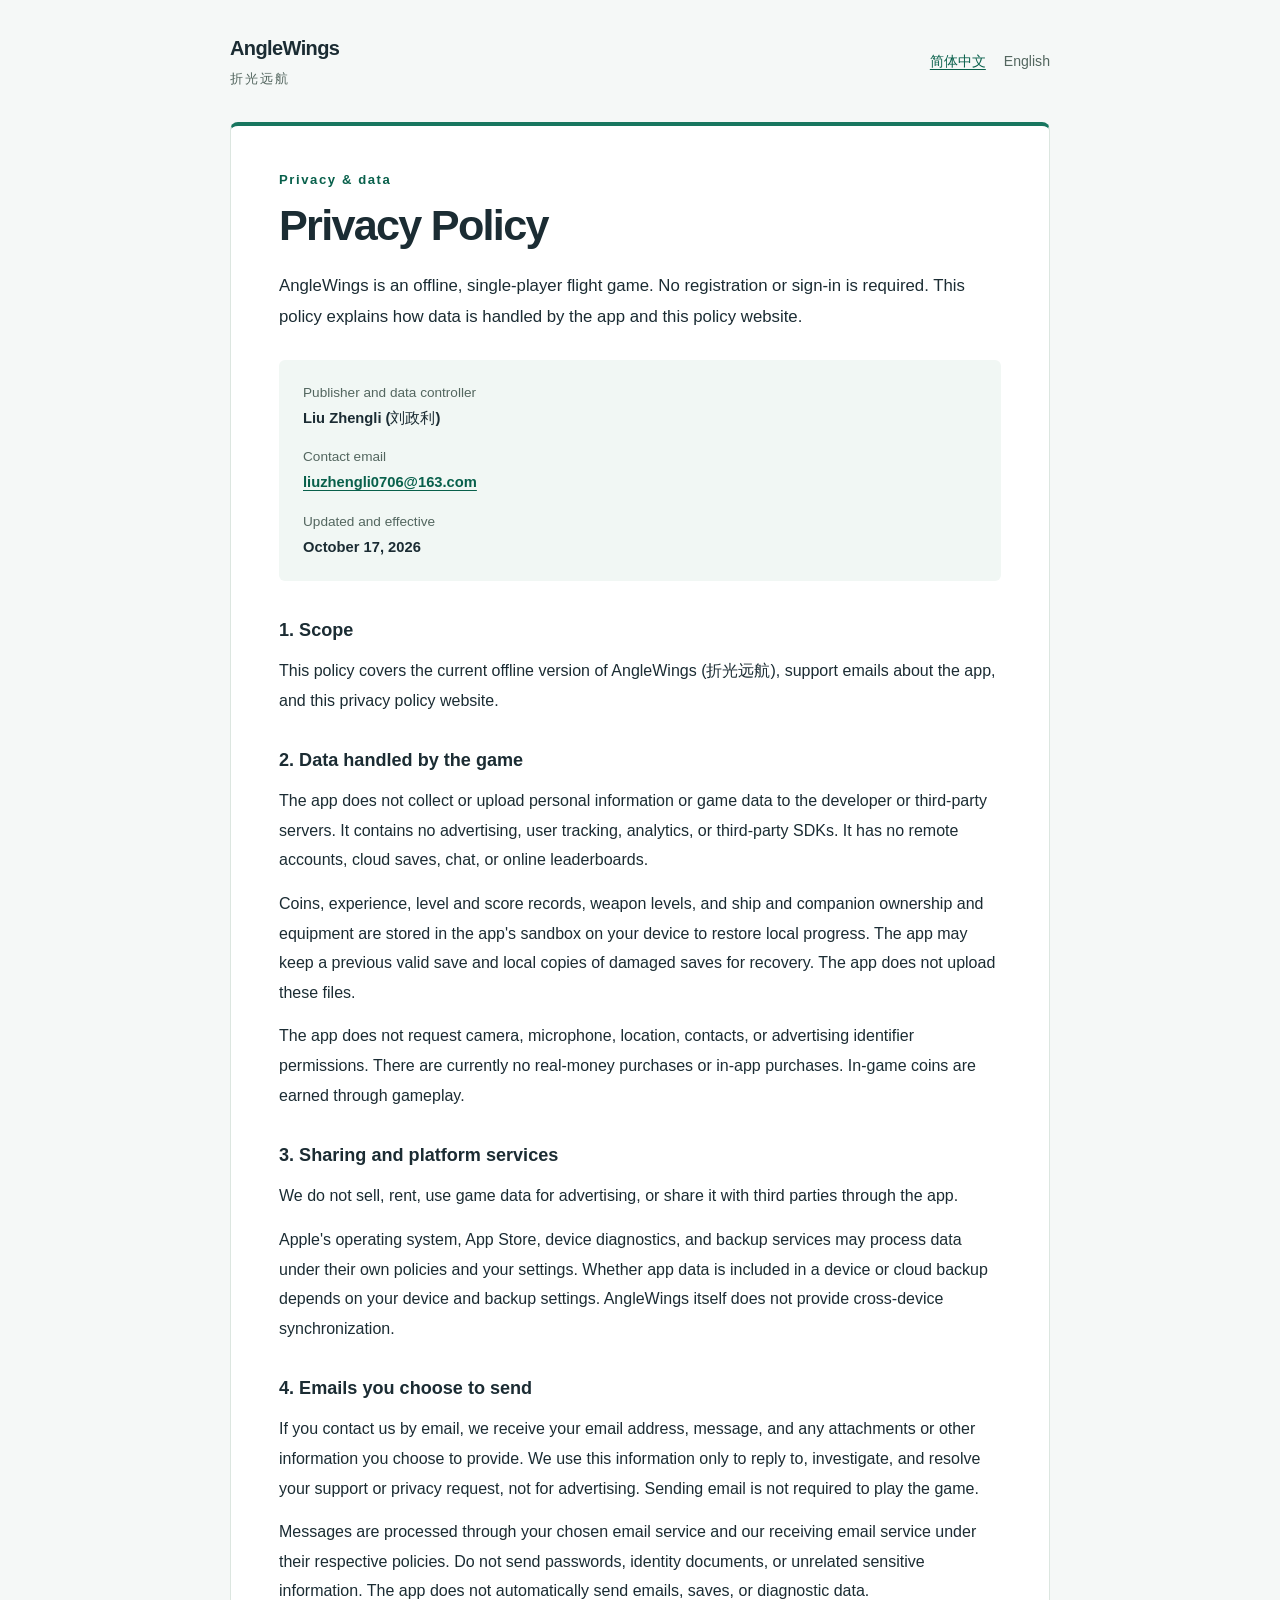
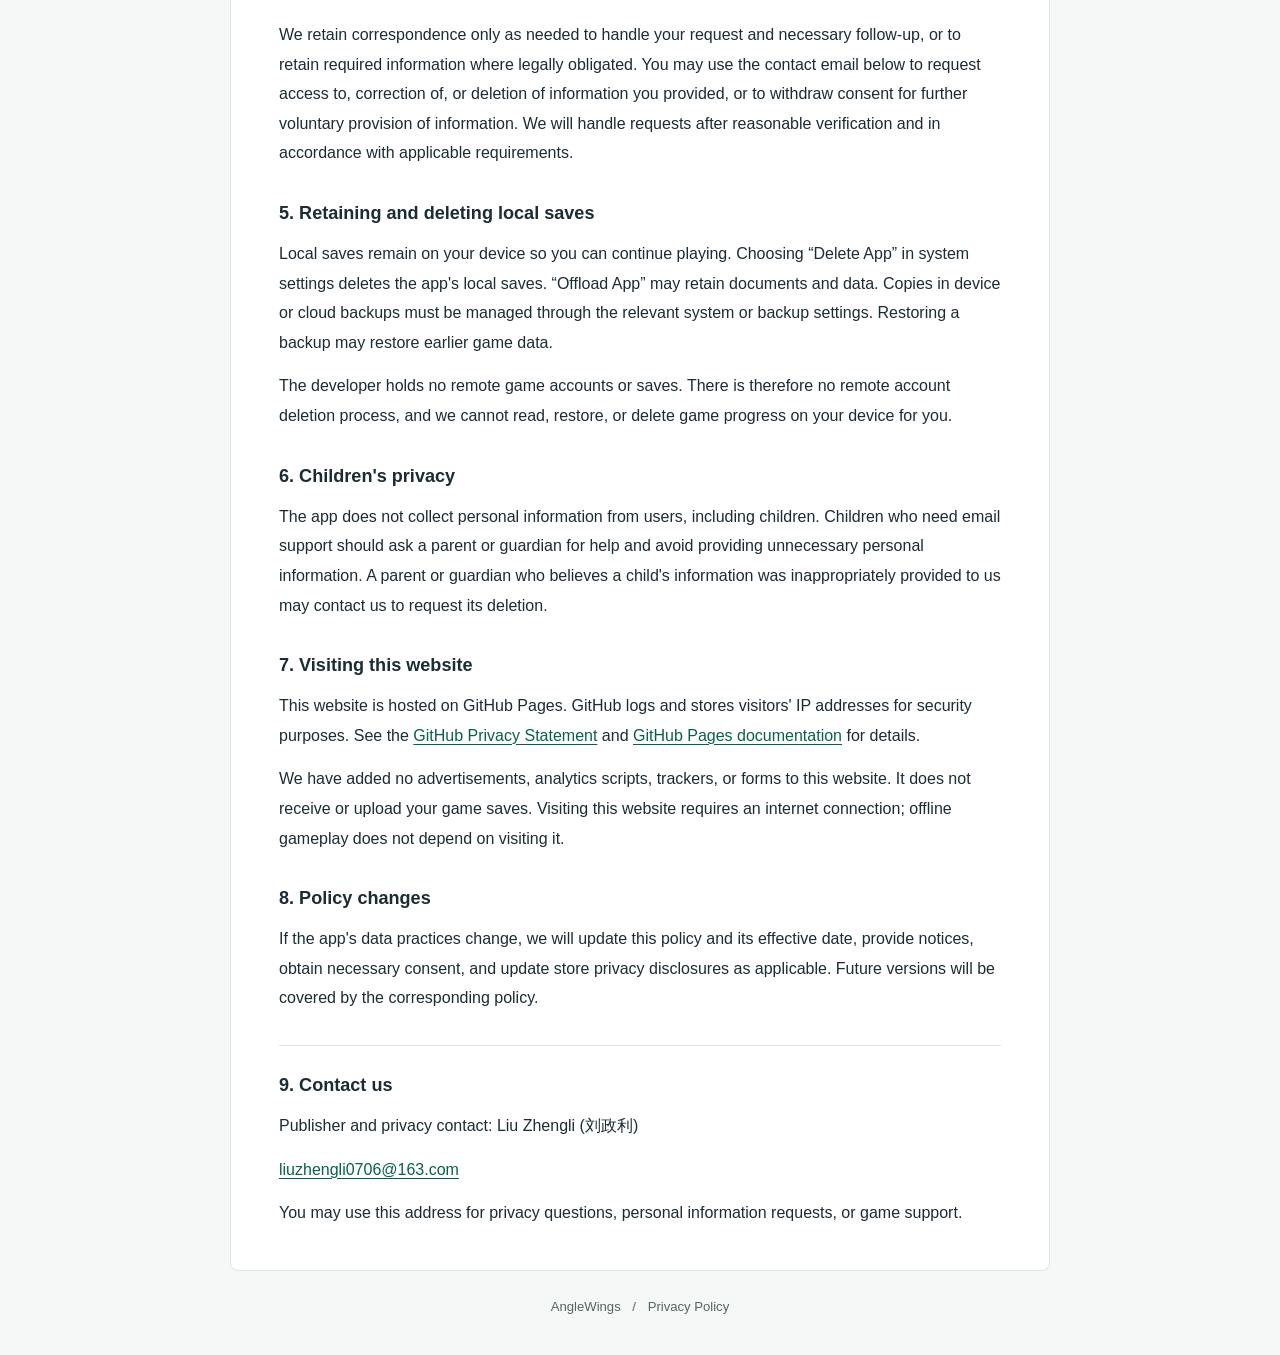
==== en.html @ a0fa41b5 "Publish AngleWings privacy policy in Chinese and English" ====
<!doctype html>
<html lang="en">
<head>
  <meta charset="utf-8">
  <meta name="viewport" content="width=device-width, initial-scale=1">
  <meta name="description" content="AngleWings privacy policy: offline gameplay, local saves, data management, and privacy contact details.">
  <meta name="referrer" content="no-referrer">
  <title>Privacy Policy · AngleWings</title>
  <link rel="canonical" href="https://maoyayini.github.io/anglewings-privacy/en.html">
  <link rel="alternate" hreflang="zh-Hans" href="https://maoyayini.github.io/anglewings-privacy/">
  <link rel="stylesheet" href="styles.css">
</head>
<body>
  <a class="skip" href="#policy">Skip to content</a>
  <header class="site-header">
    <div><span class="brand">AngleWings</span><span class="subtitle" lang="zh-Hans">折光远航</span></div>
    <nav aria-label="Language"><a href="./" lang="zh-Hans" hreflang="zh-Hans">简体中文</a><span aria-current="page">English</span></nav>
  </header>
  <main id="policy">
    <p class="eyebrow">Privacy &amp; data</p>
    <h1>Privacy Policy</h1>
    <p class="intro">AngleWings is an offline, single-player flight game. No registration or sign-in is required. This policy explains how data is handled by the app and this policy website.</p>
    <dl class="details">
      <div><dt>Publisher and data controller</dt><dd>Liu Zhengli (刘政利)</dd></div>
      <div><dt>Contact email</dt><dd><a href="mailto:liuzhengli0706@163.com">liuzhengli0706@163.com</a></dd></div>
      <div><dt>Updated and effective</dt><dd><time datetime="2026-10-17">October 17, 2026</time></dd></div>
    </dl>

    <section aria-labelledby="scope">
      <h2 id="scope">1. Scope</h2>
      <p>This policy covers the current offline version of AngleWings (折光远航), support emails about the app, and this privacy policy website.</p>
    </section>
    <section aria-labelledby="game-data">
      <h2 id="game-data">2. Data handled by the game</h2>
      <p>The app does not collect or upload personal information or game data to the developer or third-party servers. It contains no advertising, user tracking, analytics, or third-party SDKs. It has no remote accounts, cloud saves, chat, or online leaderboards.</p>
      <p>Coins, experience, level and score records, weapon levels, and ship and companion ownership and equipment are stored in the app's sandbox on your device to restore local progress. The app may keep a previous valid save and local copies of damaged saves for recovery. The app does not upload these files.</p>
      <p>The app does not request camera, microphone, location, contacts, or advertising identifier permissions. There are currently no real-money purchases or in-app purchases. In-game coins are earned through gameplay.</p>
    </section>
    <section aria-labelledby="sharing">
      <h2 id="sharing">3. Sharing and platform services</h2>
      <p>We do not sell, rent, use game data for advertising, or share it with third parties through the app.</p>
      <p>Apple's operating system, App Store, device diagnostics, and backup services may process data under their own policies and your settings. Whether app data is included in a device or cloud backup depends on your device and backup settings. AngleWings itself does not provide cross-device synchronization.</p>
    </section>
    <section aria-labelledby="support">
      <h2 id="support">4. Emails you choose to send</h2>
      <p>If you contact us by email, we receive your email address, message, and any attachments or other information you choose to provide. We use this information only to reply to, investigate, and resolve your support or privacy request, not for advertising. Sending email is not required to play the game.</p>
      <p>Messages are processed through your chosen email service and our receiving email service under their respective policies. Do not send passwords, identity documents, or unrelated sensitive information. The app does not automatically send emails, saves, or diagnostic data.</p>
      <p>We retain correspondence only as needed to handle your request and necessary follow-up, or to retain required information where legally obligated. You may use the contact email below to request access to, correction of, or deletion of information you provided, or to withdraw consent for further voluntary provision of information. We will handle requests after reasonable verification and in accordance with applicable requirements.</p>
    </section>
    <section aria-labelledby="deletion">
      <h2 id="deletion">5. Retaining and deleting local saves</h2>
      <p>Local saves remain on your device so you can continue playing. Choosing “Delete App” in system settings deletes the app's local saves. “Offload App” may retain documents and data. Copies in device or cloud backups must be managed through the relevant system or backup settings. Restoring a backup may restore earlier game data.</p>
      <p>The developer holds no remote game accounts or saves. There is therefore no remote account deletion process, and we cannot read, restore, or delete game progress on your device for you.</p>
    </section>
    <section aria-labelledby="children">
      <h2 id="children">6. Children's privacy</h2>
      <p>The app does not collect personal information from users, including children. Children who need email support should ask a parent or guardian for help and avoid providing unnecessary personal information. A parent or guardian who believes a child's information was inappropriately provided to us may contact us to request its deletion.</p>
    </section>
    <section aria-labelledby="website">
      <h2 id="website">7. Visiting this website</h2>
      <p>This website is hosted on GitHub Pages. GitHub logs and stores visitors' IP addresses for security purposes. See the <a href="https://docs.github.com/en/site-policy/privacy-policies/github-general-privacy-statement">GitHub Privacy Statement</a> and <a href="https://docs.github.com/en/pages/getting-started-with-github-pages/what-is-github-pages">GitHub Pages documentation</a> for details.</p>
      <p>We have added no advertisements, analytics scripts, trackers, or forms to this website. It does not receive or upload your game saves. Visiting this website requires an internet connection; offline gameplay does not depend on visiting it.</p>
    </section>
    <section aria-labelledby="changes">
      <h2 id="changes">8. Policy changes</h2>
      <p>If the app's data practices change, we will update this policy and its effective date, provide notices, obtain necessary consent, and update store privacy disclosures as applicable. Future versions will be covered by the corresponding policy.</p>
    </section>
    <section class="contact" aria-labelledby="contact">
      <h2 id="contact">9. Contact us</h2>
      <p>Publisher and privacy contact: Liu Zhengli (刘政利)</p>
      <p><a href="mailto:liuzhengli0706@163.com">liuzhengli0706@163.com</a></p>
      <p>You may use this address for privacy questions, personal information requests, or game support.</p>
    </section>
  </main>
  <footer>AngleWings <span aria-hidden="true">/</span> Privacy Policy</footer>
</body>
</html>
---- styles.css ----
:root {
  color-scheme: light;
  font-family: -apple-system, BlinkMacSystemFont, "Segoe UI", "PingFang SC", "Microsoft YaHei", sans-serif;
  color: #1b2c33;
  background: #f5f8f7;
  line-height: 1.85;
  -webkit-text-size-adjust: 100%;
}
* { box-sizing: border-box; }
body { margin: 0; }
a { color: #08604b; text-underline-offset: .18em; overflow-wrap: anywhere; }
a:hover { color: #003d2e; }
a:focus-visible { outline: 3px solid #18765f; outline-offset: 5px; border-radius: 2px; }
.site-header, main, footer { width: min(100% - 48px, 820px); margin-inline: auto; }
.site-header { display: flex; justify-content: space-between; align-items: center; gap: 20px; padding-block: 30px; }
.brand { font-weight: 750; font-size: 1.25rem; letter-spacing: -.03em; }
.subtitle { display: block; color: #53665f; font-size: .83rem; letter-spacing: .16em; }
nav { display: flex; gap: 18px; font-size: .88rem; }
nav [aria-current] { color: #53665f; }
main { background: #fff; border: 1px solid #dce6e0; border-top: 4px solid #18765f; border-radius: 8px; padding: 42px 48px; }
.eyebrow { margin: 0 0 8px; color: #08604b; font-size: .82rem; font-weight: 700; letter-spacing: .12em; }
h1 { margin: 0 0 18px; font-size: clamp(2rem, 5vw, 2.7rem); letter-spacing: -.04em; line-height: 1.2; }
.intro { margin-bottom: 28px; font-size: 1.05rem; }
.details { margin: 0 0 36px; padding: 20px 24px; background: #f1f7f4; border-radius: 6px; font-size: .92rem; }
.details div + div { margin-top: 12px; }
dt { color: #53665f; font-size: .85rem; }
dd { margin: 0; font-weight: 550; }
section + section { margin-top: 32px; }
h2 { margin: 0 0 12px; font-size: 1.13rem; line-height: 1.5; }
p { margin: 0 0 14px; }
section p:last-child { margin-bottom: 0; }
.contact { padding-top: 26px; border-top: 1px solid #dce6e0; }
footer { padding-block: 24px 36px; color: #53665f; font-size: .82rem; text-align: center; }
footer span { margin-inline: 8px; }
.skip { position: absolute; left: 16px; top: -100px; padding: 8px 16px; background: #fff; }
.skip:focus { top: 8px; }
@media (max-width: 560px) {
  .site-header, main, footer { width: calc(100% - 32px); }
  .site-header { padding-block: 20px; gap: 12px; }
  .brand { font-size: 1.12rem; }
  nav { gap: 12px; font-size: .8rem; }
  main { padding: 28px 22px; }
  .details { padding: 18px; }
}
@media print {
  :root { color: #000; background: #fff; font-size: 11pt; }
  .site-header, main, footer { width: 100%; }
  main { border: 0; padding: 0; }
  nav, .skip { display: none; }
  h2 { break-after: avoid; }
  a { color: inherit; }
}
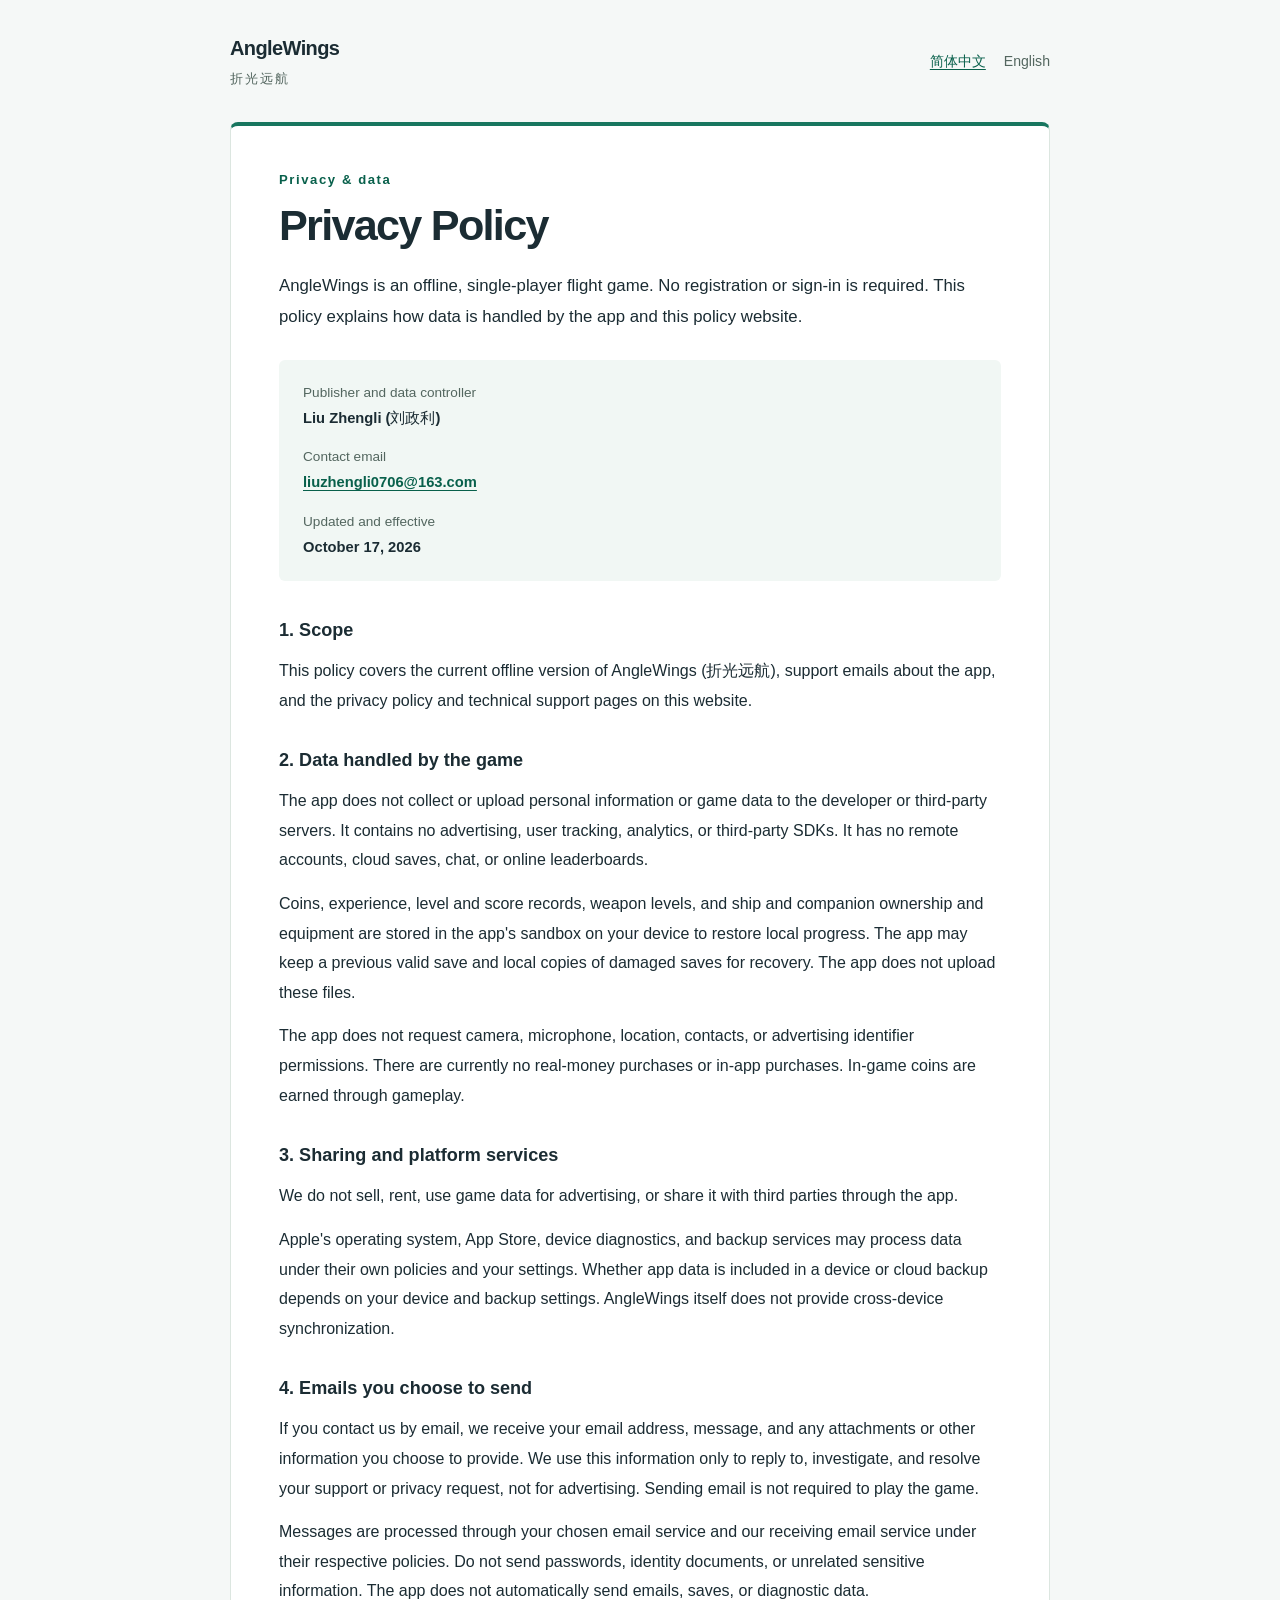
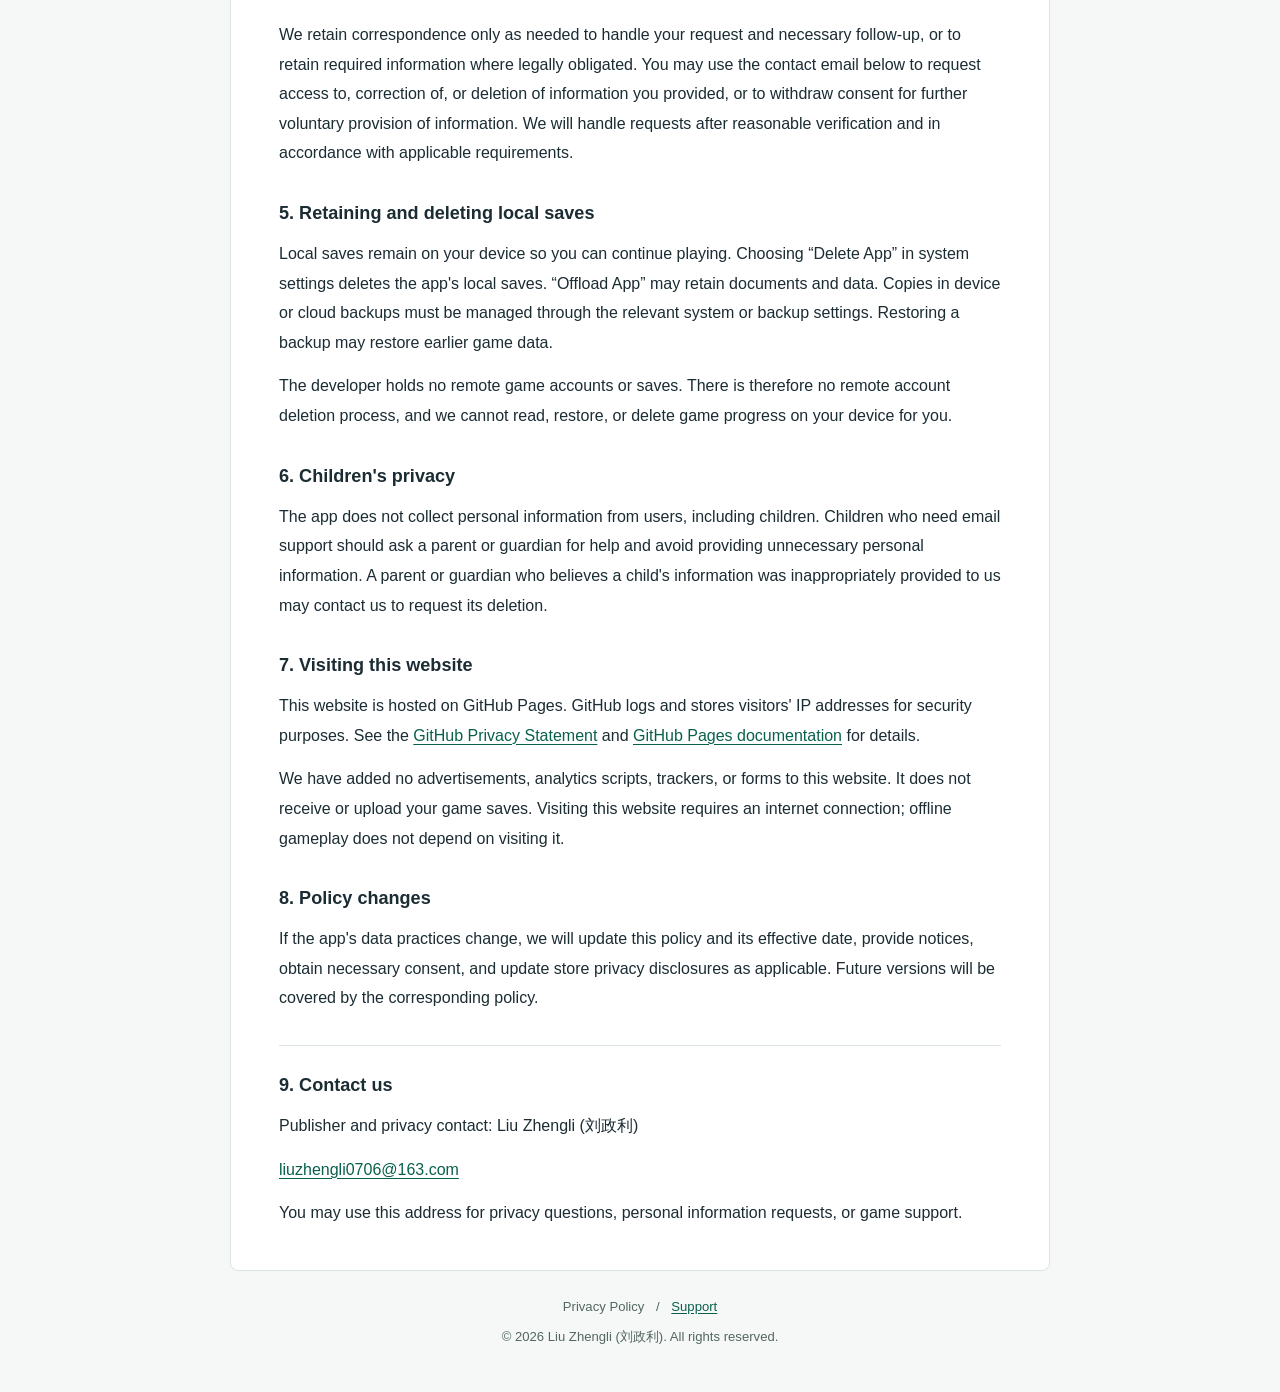
==== commit 6c8f7c02: "Publish technical support pages and copyright information" ====
--- a/en.html
+++ b/en.html
@@ -28,7 +28,7 @@
 
     <section aria-labelledby="scope">
       <h2 id="scope">1. Scope</h2>
-      <p>This policy covers the current offline version of AngleWings (折光远航), support emails about the app, and this privacy policy website.</p>
+      <p>This policy covers the current offline version of AngleWings (折光远航), support emails about the app, and the privacy policy and technical support pages on this website.</p>
     </section>
     <section aria-labelledby="game-data">
       <h2 id="game-data">2. Data handled by the game</h2>
@@ -72,6 +72,6 @@
       <p>You may use this address for privacy questions, personal information requests, or game support.</p>
     </section>
   </main>
-  <footer>AngleWings <span aria-hidden="true">/</span> Privacy Policy</footer>
+  <footer><p>Privacy Policy <span aria-hidden="true">/</span> <a href="support-en.html">Support</a></p><p>© 2026 Liu Zhengli (刘政利). All rights reserved.</p></footer>
 </body>
 </html>
--- a/styles.css
+++ b/styles.css
@@ -29,9 +29,12 @@
 h2 { margin: 0 0 12px; font-size: 1.13rem; line-height: 1.5; }
 p { margin: 0 0 14px; }
 section p:last-child { margin-bottom: 0; }
+ol, ul { margin: 0 0 14px; padding-left: 1.5em; }
+li + li { margin-top: 8px; }
 .contact { padding-top: 26px; border-top: 1px solid #dce6e0; }
 footer { padding-block: 24px 36px; color: #53665f; font-size: .82rem; text-align: center; }
 footer span { margin-inline: 8px; }
+footer p { margin-bottom: 6px; }
 .skip { position: absolute; left: 16px; top: -100px; padding: 8px 16px; background: #fff; }
 .skip:focus { top: 8px; }
 @media (max-width: 560px) {
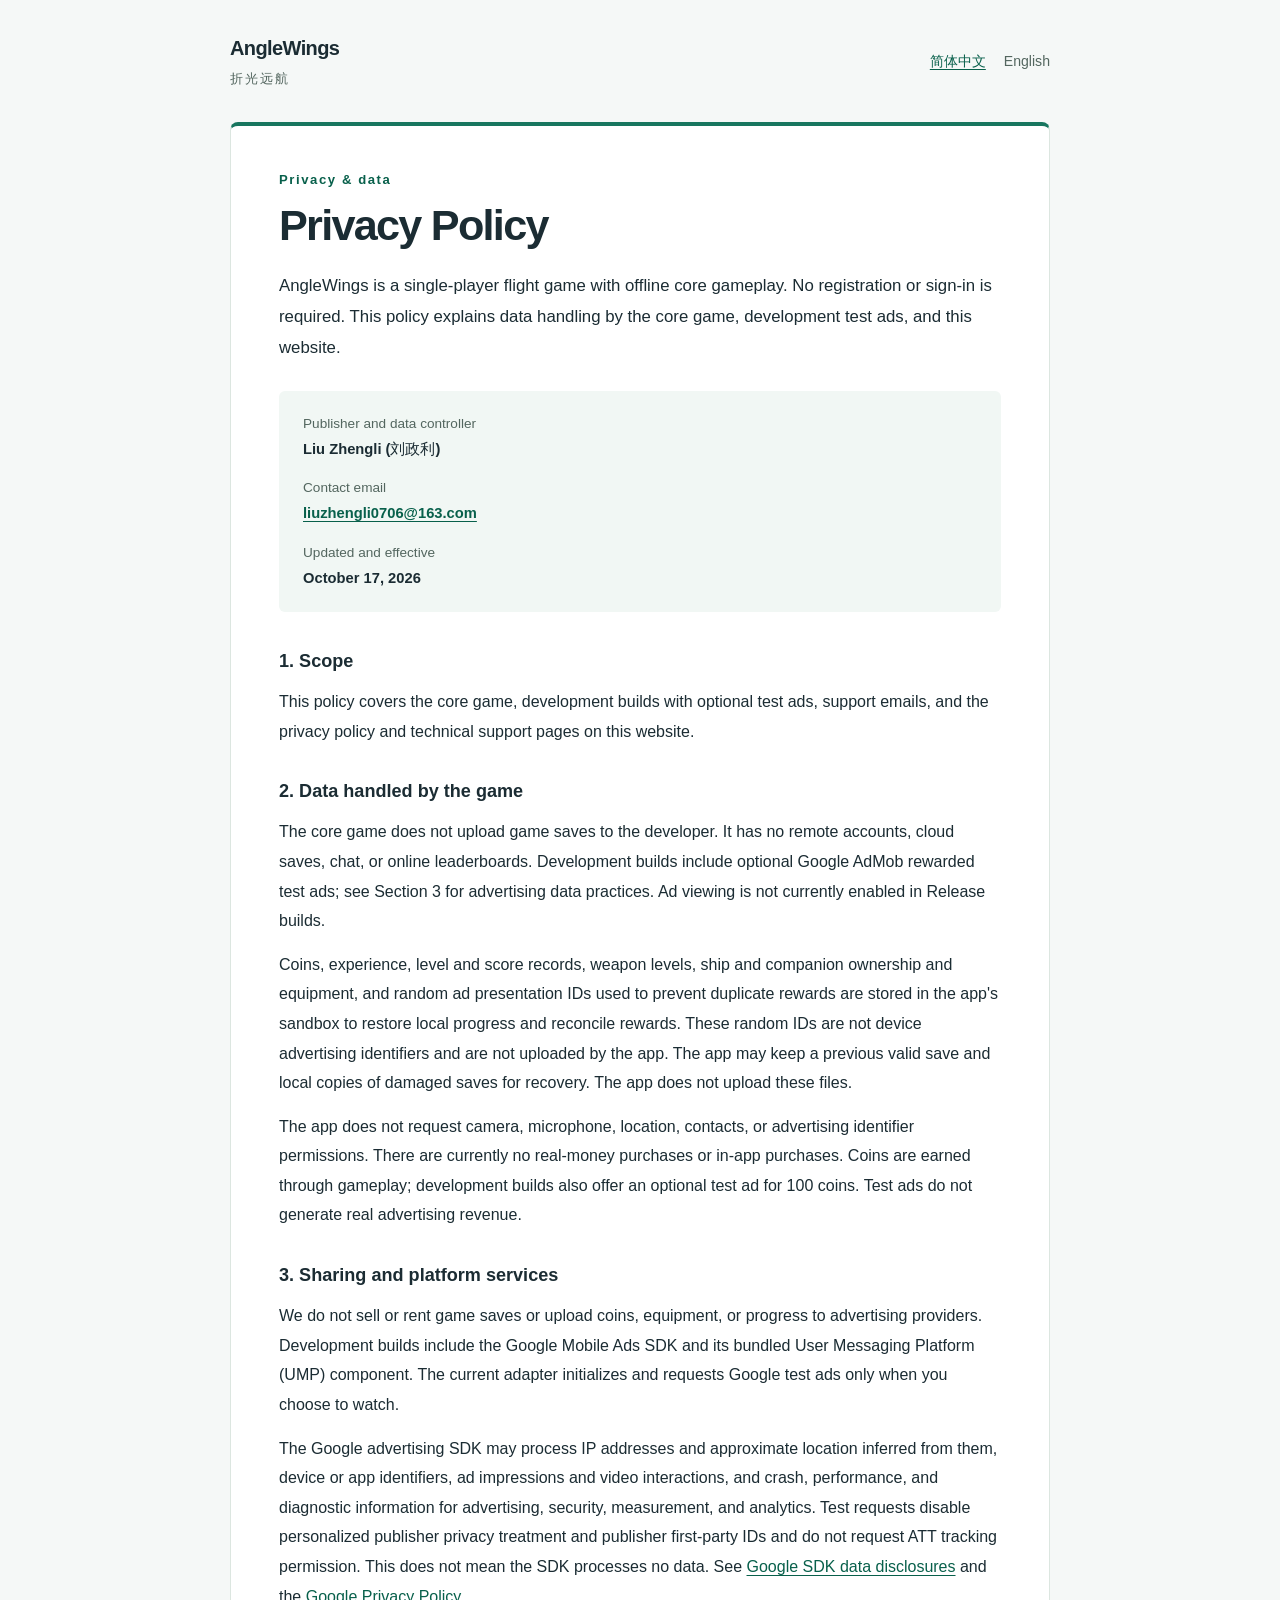
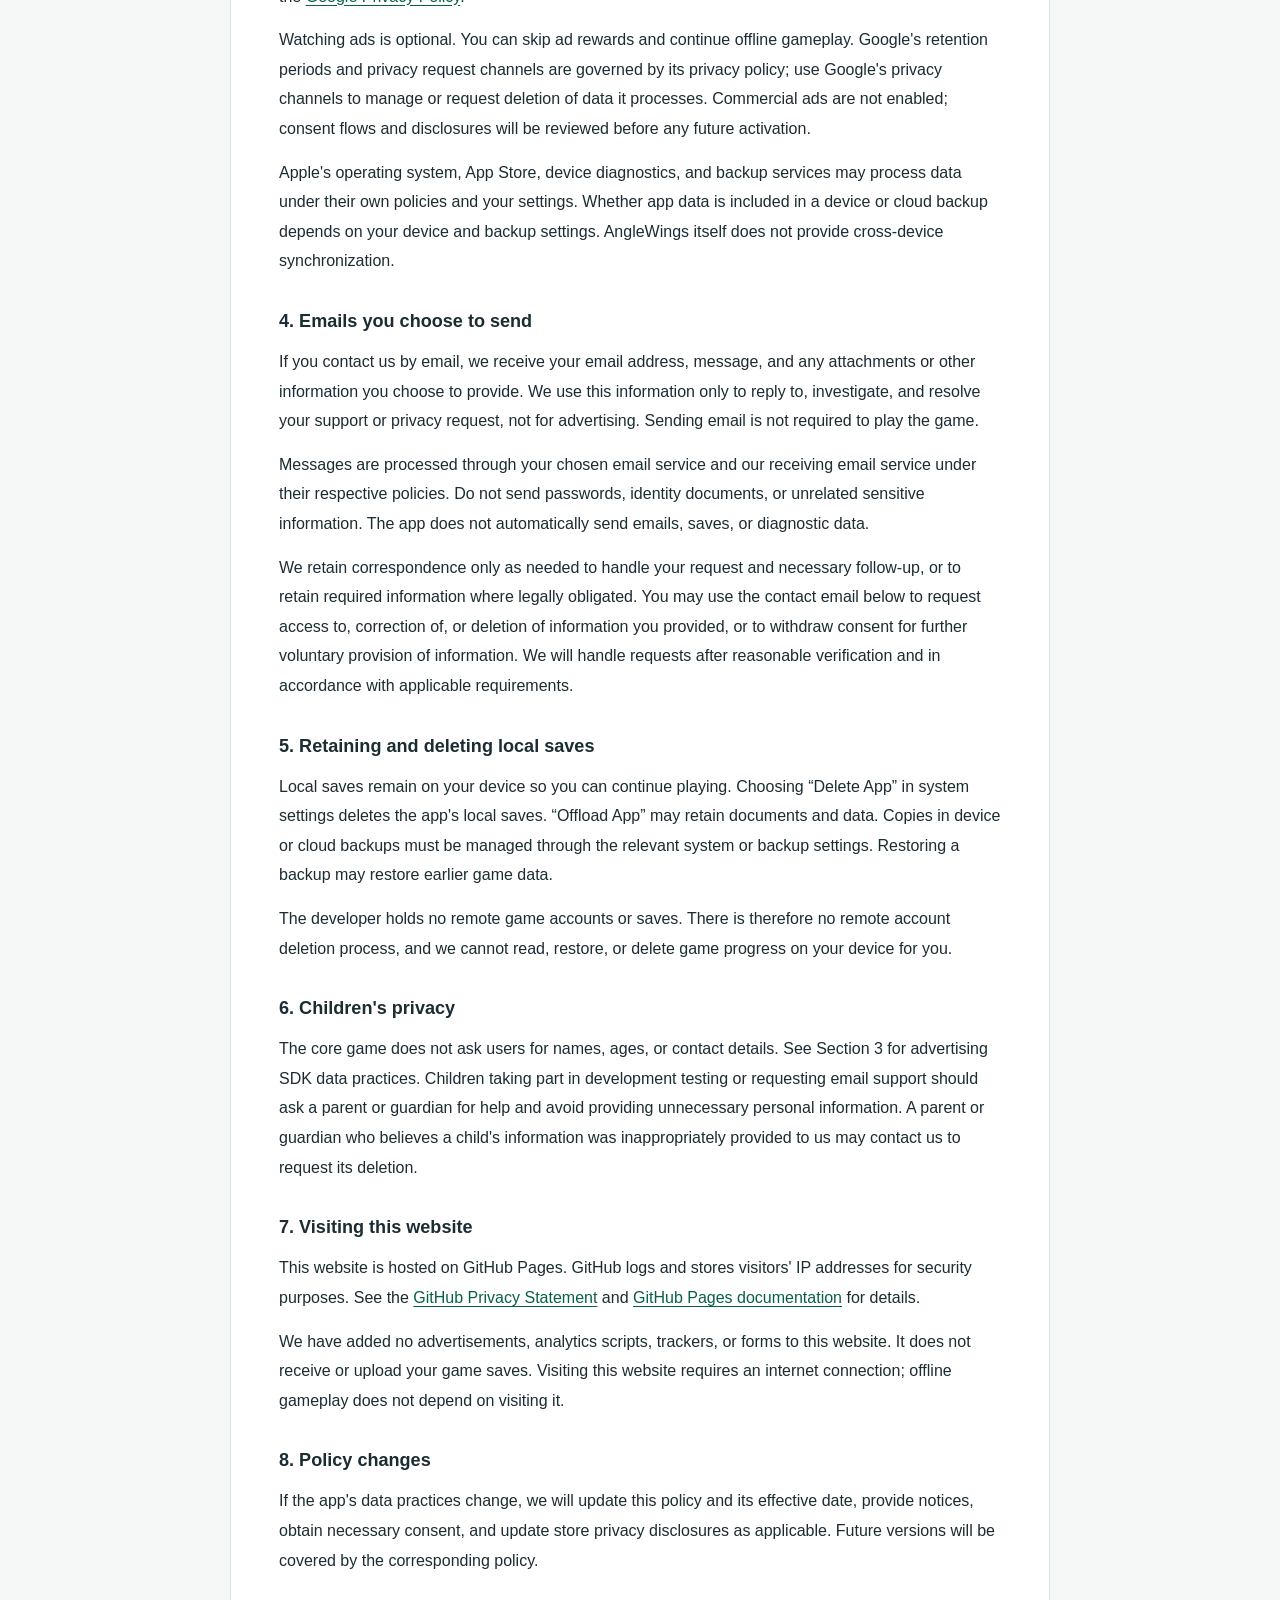
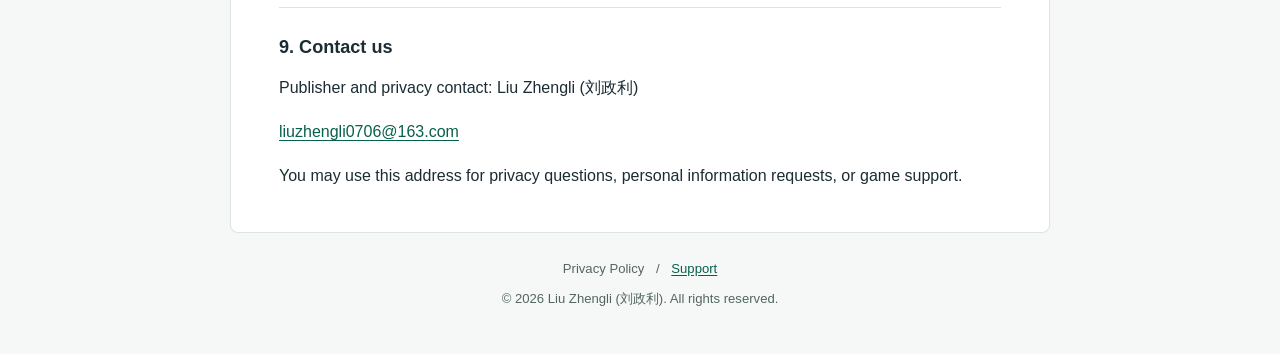
==== commit 8b6a785d: "Disclose optional AdMob development test ads" ====
--- a/en.html
+++ b/en.html
@@ -19,7 +19,7 @@
   <main id="policy">
     <p class="eyebrow">Privacy &amp; data</p>
     <h1>Privacy Policy</h1>
-    <p class="intro">AngleWings is an offline, single-player flight game. No registration or sign-in is required. This policy explains how data is handled by the app and this policy website.</p>
+    <p class="intro">AngleWings is a single-player flight game with offline core gameplay. No registration or sign-in is required. This policy explains data handling by the core game, development test ads, and this website.</p>
     <dl class="details">
       <div><dt>Publisher and data controller</dt><dd>Liu Zhengli (刘政利)</dd></div>
       <div><dt>Contact email</dt><dd><a href="mailto:liuzhengli0706@163.com">liuzhengli0706@163.com</a></dd></div>
@@ -28,17 +28,19 @@
 
     <section aria-labelledby="scope">
       <h2 id="scope">1. Scope</h2>
-      <p>This policy covers the current offline version of AngleWings (折光远航), support emails about the app, and the privacy policy and technical support pages on this website.</p>
+      <p>This policy covers the core game, development builds with optional test ads, support emails, and the privacy policy and technical support pages on this website.</p>
     </section>
     <section aria-labelledby="game-data">
       <h2 id="game-data">2. Data handled by the game</h2>
-      <p>The app does not collect or upload personal information or game data to the developer or third-party servers. It contains no advertising, user tracking, analytics, or third-party SDKs. It has no remote accounts, cloud saves, chat, or online leaderboards.</p>
-      <p>Coins, experience, level and score records, weapon levels, and ship and companion ownership and equipment are stored in the app's sandbox on your device to restore local progress. The app may keep a previous valid save and local copies of damaged saves for recovery. The app does not upload these files.</p>
-      <p>The app does not request camera, microphone, location, contacts, or advertising identifier permissions. There are currently no real-money purchases or in-app purchases. In-game coins are earned through gameplay.</p>
+      <p>The core game does not upload game saves to the developer. It has no remote accounts, cloud saves, chat, or online leaderboards. Development builds include optional Google AdMob rewarded test ads; see Section 3 for advertising data practices. Ad viewing is not currently enabled in Release builds.</p>
+      <p>Coins, experience, level and score records, weapon levels, ship and companion ownership and equipment, and random ad presentation IDs used to prevent duplicate rewards are stored in the app's sandbox to restore local progress and reconcile rewards. These random IDs are not device advertising identifiers and are not uploaded by the app. The app may keep a previous valid save and local copies of damaged saves for recovery. The app does not upload these files.</p>
+      <p>The app does not request camera, microphone, location, contacts, or advertising identifier permissions. There are currently no real-money purchases or in-app purchases. Coins are earned through gameplay; development builds also offer an optional test ad for 100 coins. Test ads do not generate real advertising revenue.</p>
     </section>
     <section aria-labelledby="sharing">
       <h2 id="sharing">3. Sharing and platform services</h2>
-      <p>We do not sell, rent, use game data for advertising, or share it with third parties through the app.</p>
+      <p>We do not sell or rent game saves or upload coins, equipment, or progress to advertising providers. Development builds include the Google Mobile Ads SDK and its bundled User Messaging Platform (UMP) component. The current adapter initializes and requests Google test ads only when you choose to watch.</p>
+      <p>The Google advertising SDK may process IP addresses and approximate location inferred from them, device or app identifiers, ad impressions and video interactions, and crash, performance, and diagnostic information for advertising, security, measurement, and analytics. Test requests disable personalized publisher privacy treatment and publisher first-party IDs and do not request ATT tracking permission. This does not mean the SDK processes no data. See <a href="https://developers.google.com/admob/ios/privacy/data-disclosure">Google SDK data disclosures</a> and the <a href="https://policies.google.com/privacy">Google Privacy Policy</a>.</p>
+      <p>Watching ads is optional. You can skip ad rewards and continue offline gameplay. Google's retention periods and privacy request channels are governed by its privacy policy; use Google's privacy channels to manage or request deletion of data it processes. Commercial ads are not enabled; consent flows and disclosures will be reviewed before any future activation.</p>
       <p>Apple's operating system, App Store, device diagnostics, and backup services may process data under their own policies and your settings. Whether app data is included in a device or cloud backup depends on your device and backup settings. AngleWings itself does not provide cross-device synchronization.</p>
     </section>
     <section aria-labelledby="support">
@@ -54,7 +56,7 @@
     </section>
     <section aria-labelledby="children">
       <h2 id="children">6. Children's privacy</h2>
-      <p>The app does not collect personal information from users, including children. Children who need email support should ask a parent or guardian for help and avoid providing unnecessary personal information. A parent or guardian who believes a child's information was inappropriately provided to us may contact us to request its deletion.</p>
+      <p>The core game does not ask users for names, ages, or contact details. See Section 3 for advertising SDK data practices. Children taking part in development testing or requesting email support should ask a parent or guardian for help and avoid providing unnecessary personal information. A parent or guardian who believes a child's information was inappropriately provided to us may contact us to request its deletion.</p>
     </section>
     <section aria-labelledby="website">
       <h2 id="website">7. Visiting this website</h2>
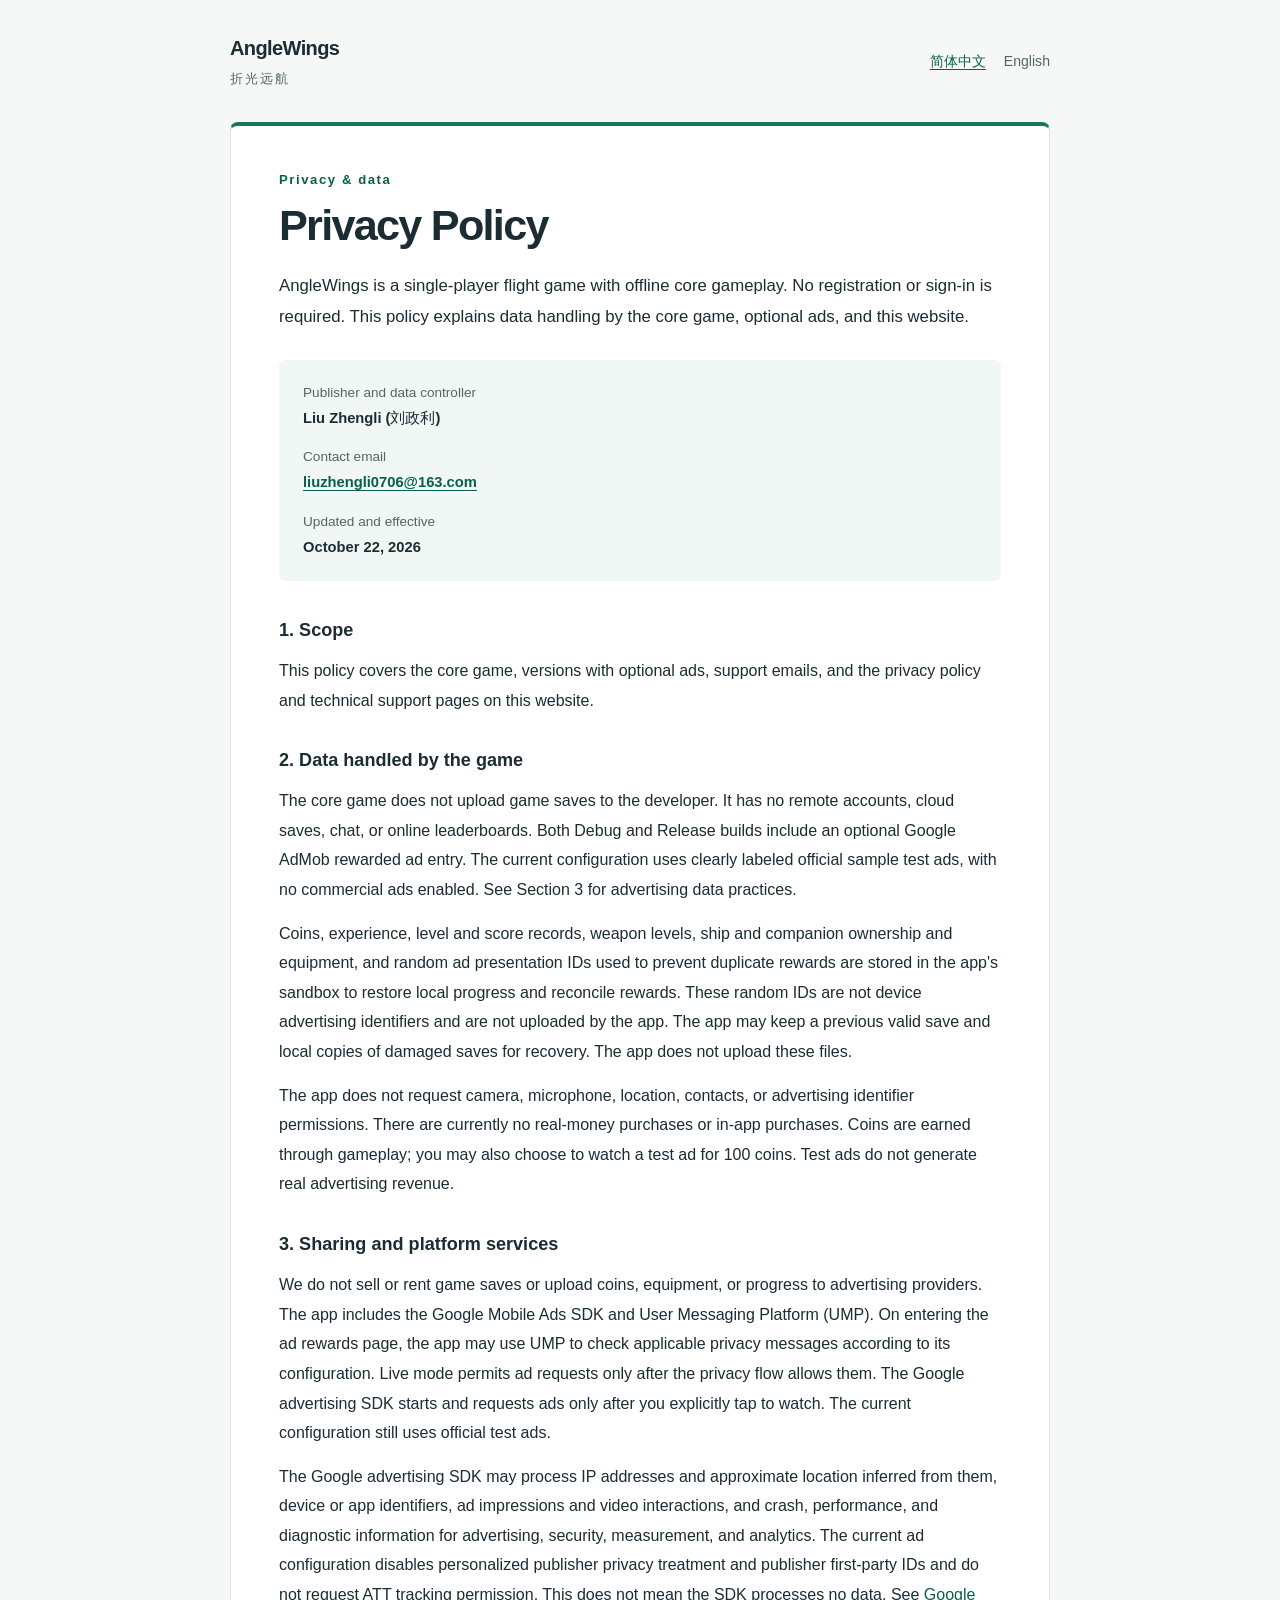
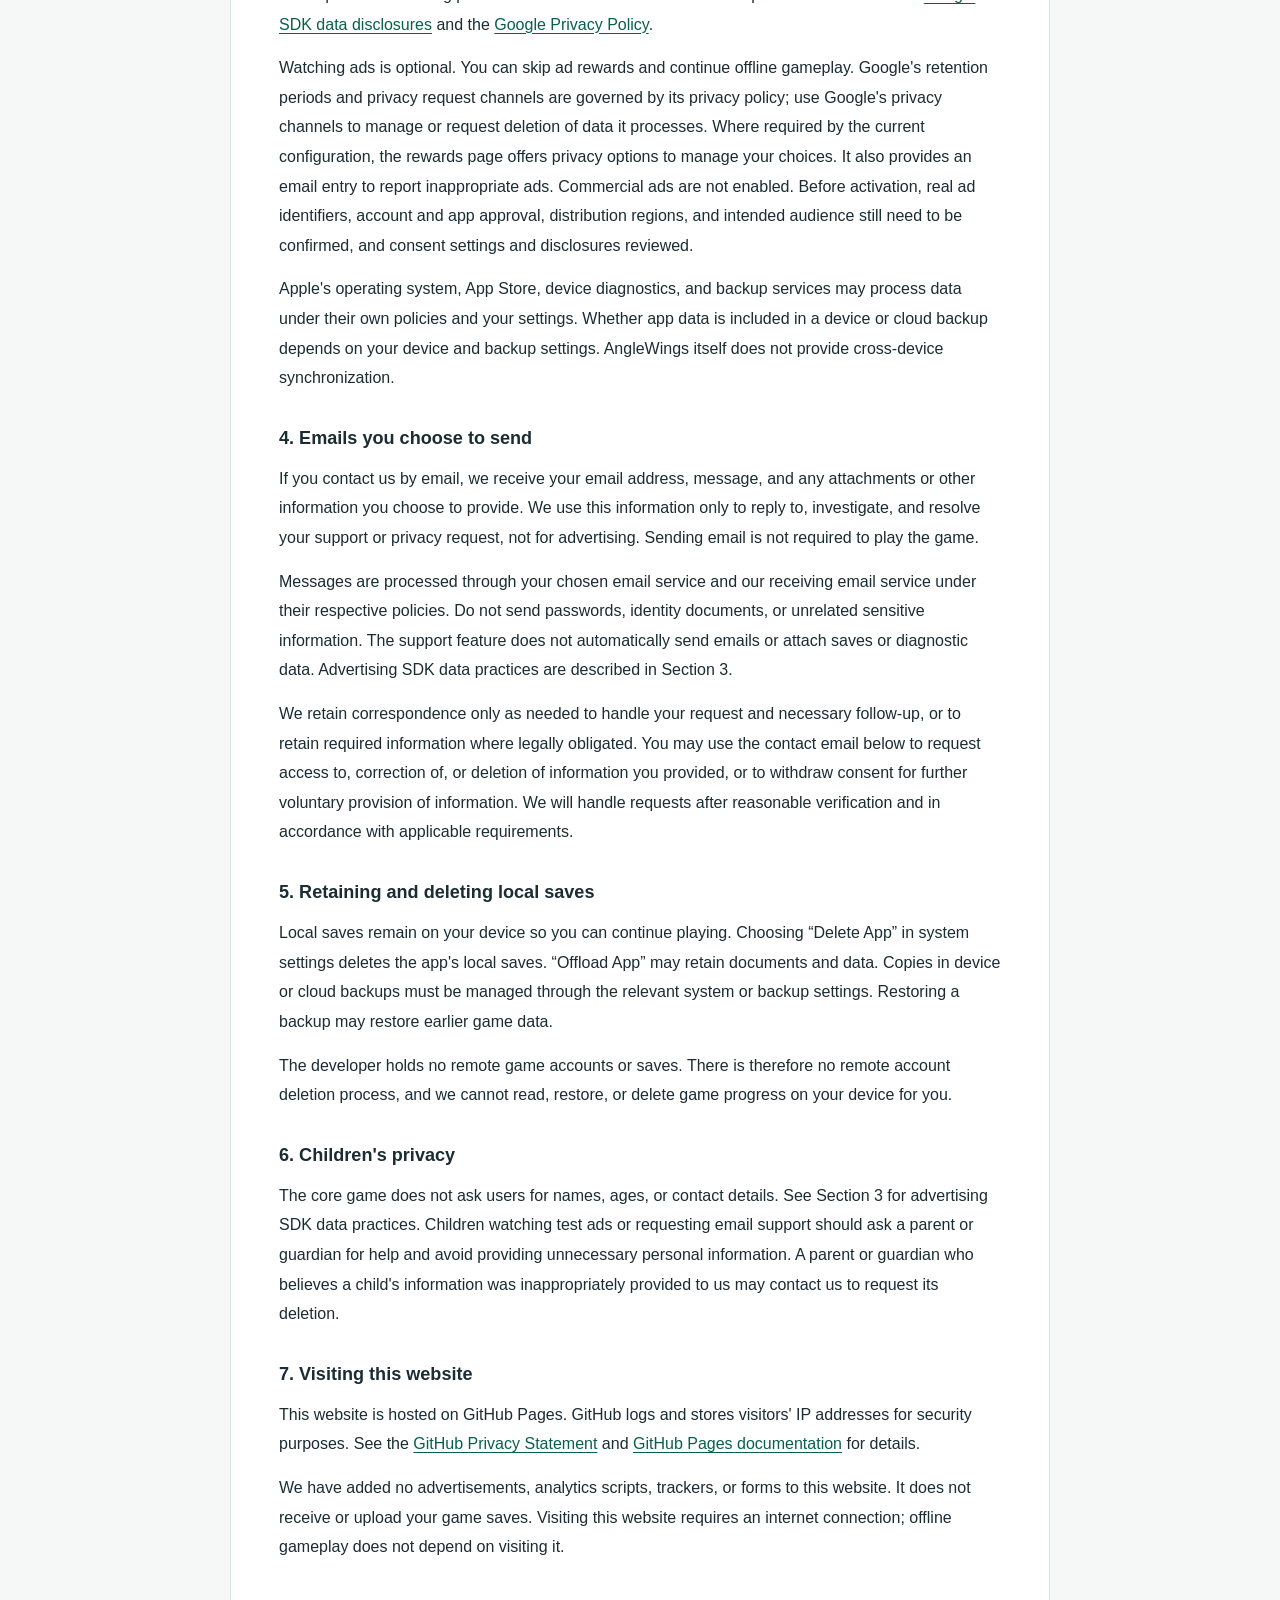
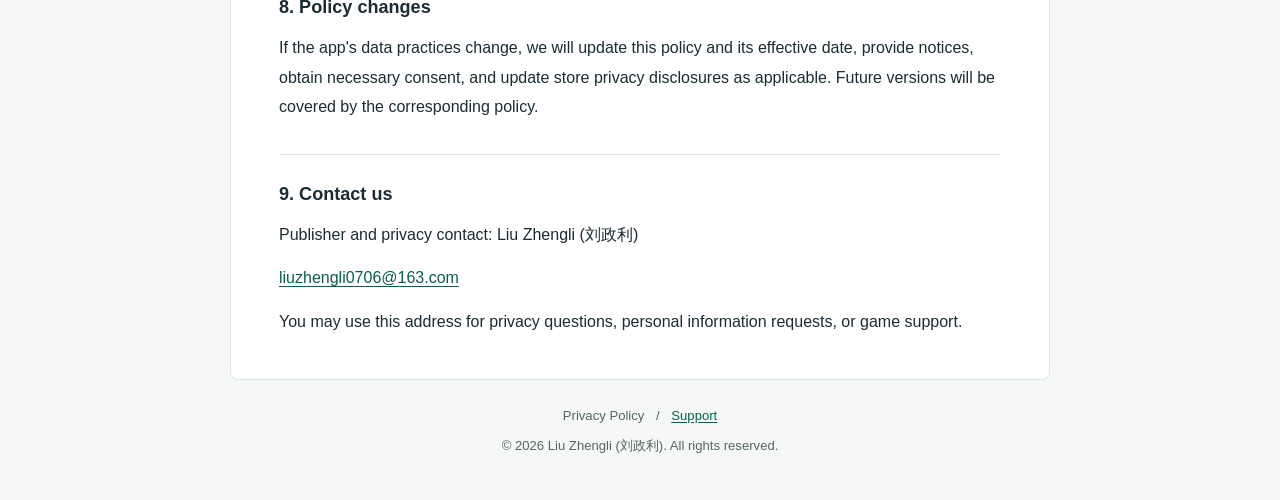
==== commit fa8ba631: "Disclose optional Release test ad rewards and privacy controls" ====
--- a/en.html
+++ b/en.html
@@ -19,34 +19,34 @@
   <main id="policy">
     <p class="eyebrow">Privacy &amp; data</p>
     <h1>Privacy Policy</h1>
-    <p class="intro">AngleWings is a single-player flight game with offline core gameplay. No registration or sign-in is required. This policy explains data handling by the core game, development test ads, and this website.</p>
+    <p class="intro">AngleWings is a single-player flight game with offline core gameplay. No registration or sign-in is required. This policy explains data handling by the core game, optional ads, and this website.</p>
     <dl class="details">
       <div><dt>Publisher and data controller</dt><dd>Liu Zhengli (刘政利)</dd></div>
       <div><dt>Contact email</dt><dd><a href="mailto:liuzhengli0706@163.com">liuzhengli0706@163.com</a></dd></div>
-      <div><dt>Updated and effective</dt><dd><time datetime="2026-10-17">October 17, 2026</time></dd></div>
+      <div><dt>Updated and effective</dt><dd><time datetime="2026-10-22">October 22, 2026</time></dd></div>
     </dl>
 
     <section aria-labelledby="scope">
       <h2 id="scope">1. Scope</h2>
-      <p>This policy covers the core game, development builds with optional test ads, support emails, and the privacy policy and technical support pages on this website.</p>
+      <p>This policy covers the core game, versions with optional ads, support emails, and the privacy policy and technical support pages on this website.</p>
     </section>
     <section aria-labelledby="game-data">
       <h2 id="game-data">2. Data handled by the game</h2>
-      <p>The core game does not upload game saves to the developer. It has no remote accounts, cloud saves, chat, or online leaderboards. Development builds include optional Google AdMob rewarded test ads; see Section 3 for advertising data practices. Ad viewing is not currently enabled in Release builds.</p>
+      <p>The core game does not upload game saves to the developer. It has no remote accounts, cloud saves, chat, or online leaderboards. Both Debug and Release builds include an optional Google AdMob rewarded ad entry. The current configuration uses clearly labeled official sample test ads, with no commercial ads enabled. See Section 3 for advertising data practices.</p>
       <p>Coins, experience, level and score records, weapon levels, ship and companion ownership and equipment, and random ad presentation IDs used to prevent duplicate rewards are stored in the app's sandbox to restore local progress and reconcile rewards. These random IDs are not device advertising identifiers and are not uploaded by the app. The app may keep a previous valid save and local copies of damaged saves for recovery. The app does not upload these files.</p>
-      <p>The app does not request camera, microphone, location, contacts, or advertising identifier permissions. There are currently no real-money purchases or in-app purchases. Coins are earned through gameplay; development builds also offer an optional test ad for 100 coins. Test ads do not generate real advertising revenue.</p>
+      <p>The app does not request camera, microphone, location, contacts, or advertising identifier permissions. There are currently no real-money purchases or in-app purchases. Coins are earned through gameplay; you may also choose to watch a test ad for 100 coins. Test ads do not generate real advertising revenue.</p>
     </section>
     <section aria-labelledby="sharing">
       <h2 id="sharing">3. Sharing and platform services</h2>
-      <p>We do not sell or rent game saves or upload coins, equipment, or progress to advertising providers. Development builds include the Google Mobile Ads SDK and its bundled User Messaging Platform (UMP) component. The current adapter initializes and requests Google test ads only when you choose to watch.</p>
-      <p>The Google advertising SDK may process IP addresses and approximate location inferred from them, device or app identifiers, ad impressions and video interactions, and crash, performance, and diagnostic information for advertising, security, measurement, and analytics. Test requests disable personalized publisher privacy treatment and publisher first-party IDs and do not request ATT tracking permission. This does not mean the SDK processes no data. See <a href="https://developers.google.com/admob/ios/privacy/data-disclosure">Google SDK data disclosures</a> and the <a href="https://policies.google.com/privacy">Google Privacy Policy</a>.</p>
-      <p>Watching ads is optional. You can skip ad rewards and continue offline gameplay. Google's retention periods and privacy request channels are governed by its privacy policy; use Google's privacy channels to manage or request deletion of data it processes. Commercial ads are not enabled; consent flows and disclosures will be reviewed before any future activation.</p>
+      <p>We do not sell or rent game saves or upload coins, equipment, or progress to advertising providers. The app includes the Google Mobile Ads SDK and User Messaging Platform (UMP). On entering the ad rewards page, the app may use UMP to check applicable privacy messages according to its configuration. Live mode permits ad requests only after the privacy flow allows them. The Google advertising SDK starts and requests ads only after you explicitly tap to watch. The current configuration still uses official test ads.</p>
+      <p>The Google advertising SDK may process IP addresses and approximate location inferred from them, device or app identifiers, ad impressions and video interactions, and crash, performance, and diagnostic information for advertising, security, measurement, and analytics. The current ad configuration disables personalized publisher privacy treatment and publisher first-party IDs and do not request ATT tracking permission. This does not mean the SDK processes no data. See <a href="https://developers.google.com/admob/ios/privacy/data-disclosure">Google SDK data disclosures</a> and the <a href="https://policies.google.com/privacy">Google Privacy Policy</a>.</p>
+      <p>Watching ads is optional. You can skip ad rewards and continue offline gameplay. Google's retention periods and privacy request channels are governed by its privacy policy; use Google's privacy channels to manage or request deletion of data it processes. Where required by the current configuration, the rewards page offers privacy options to manage your choices. It also provides an email entry to report inappropriate ads. Commercial ads are not enabled. Before activation, real ad identifiers, account and app approval, distribution regions, and intended audience still need to be confirmed, and consent settings and disclosures reviewed.</p>
       <p>Apple's operating system, App Store, device diagnostics, and backup services may process data under their own policies and your settings. Whether app data is included in a device or cloud backup depends on your device and backup settings. AngleWings itself does not provide cross-device synchronization.</p>
     </section>
     <section aria-labelledby="support">
       <h2 id="support">4. Emails you choose to send</h2>
       <p>If you contact us by email, we receive your email address, message, and any attachments or other information you choose to provide. We use this information only to reply to, investigate, and resolve your support or privacy request, not for advertising. Sending email is not required to play the game.</p>
-      <p>Messages are processed through your chosen email service and our receiving email service under their respective policies. Do not send passwords, identity documents, or unrelated sensitive information. The app does not automatically send emails, saves, or diagnostic data.</p>
+      <p>Messages are processed through your chosen email service and our receiving email service under their respective policies. Do not send passwords, identity documents, or unrelated sensitive information. The support feature does not automatically send emails or attach saves or diagnostic data. Advertising SDK data practices are described in Section 3.</p>
       <p>We retain correspondence only as needed to handle your request and necessary follow-up, or to retain required information where legally obligated. You may use the contact email below to request access to, correction of, or deletion of information you provided, or to withdraw consent for further voluntary provision of information. We will handle requests after reasonable verification and in accordance with applicable requirements.</p>
     </section>
     <section aria-labelledby="deletion">
@@ -56,7 +56,7 @@
     </section>
     <section aria-labelledby="children">
       <h2 id="children">6. Children's privacy</h2>
-      <p>The core game does not ask users for names, ages, or contact details. See Section 3 for advertising SDK data practices. Children taking part in development testing or requesting email support should ask a parent or guardian for help and avoid providing unnecessary personal information. A parent or guardian who believes a child's information was inappropriately provided to us may contact us to request its deletion.</p>
+      <p>The core game does not ask users for names, ages, or contact details. See Section 3 for advertising SDK data practices. Children watching test ads or requesting email support should ask a parent or guardian for help and avoid providing unnecessary personal information. A parent or guardian who believes a child's information was inappropriately provided to us may contact us to request its deletion.</p>
     </section>
     <section aria-labelledby="website">
       <h2 id="website">7. Visiting this website</h2>
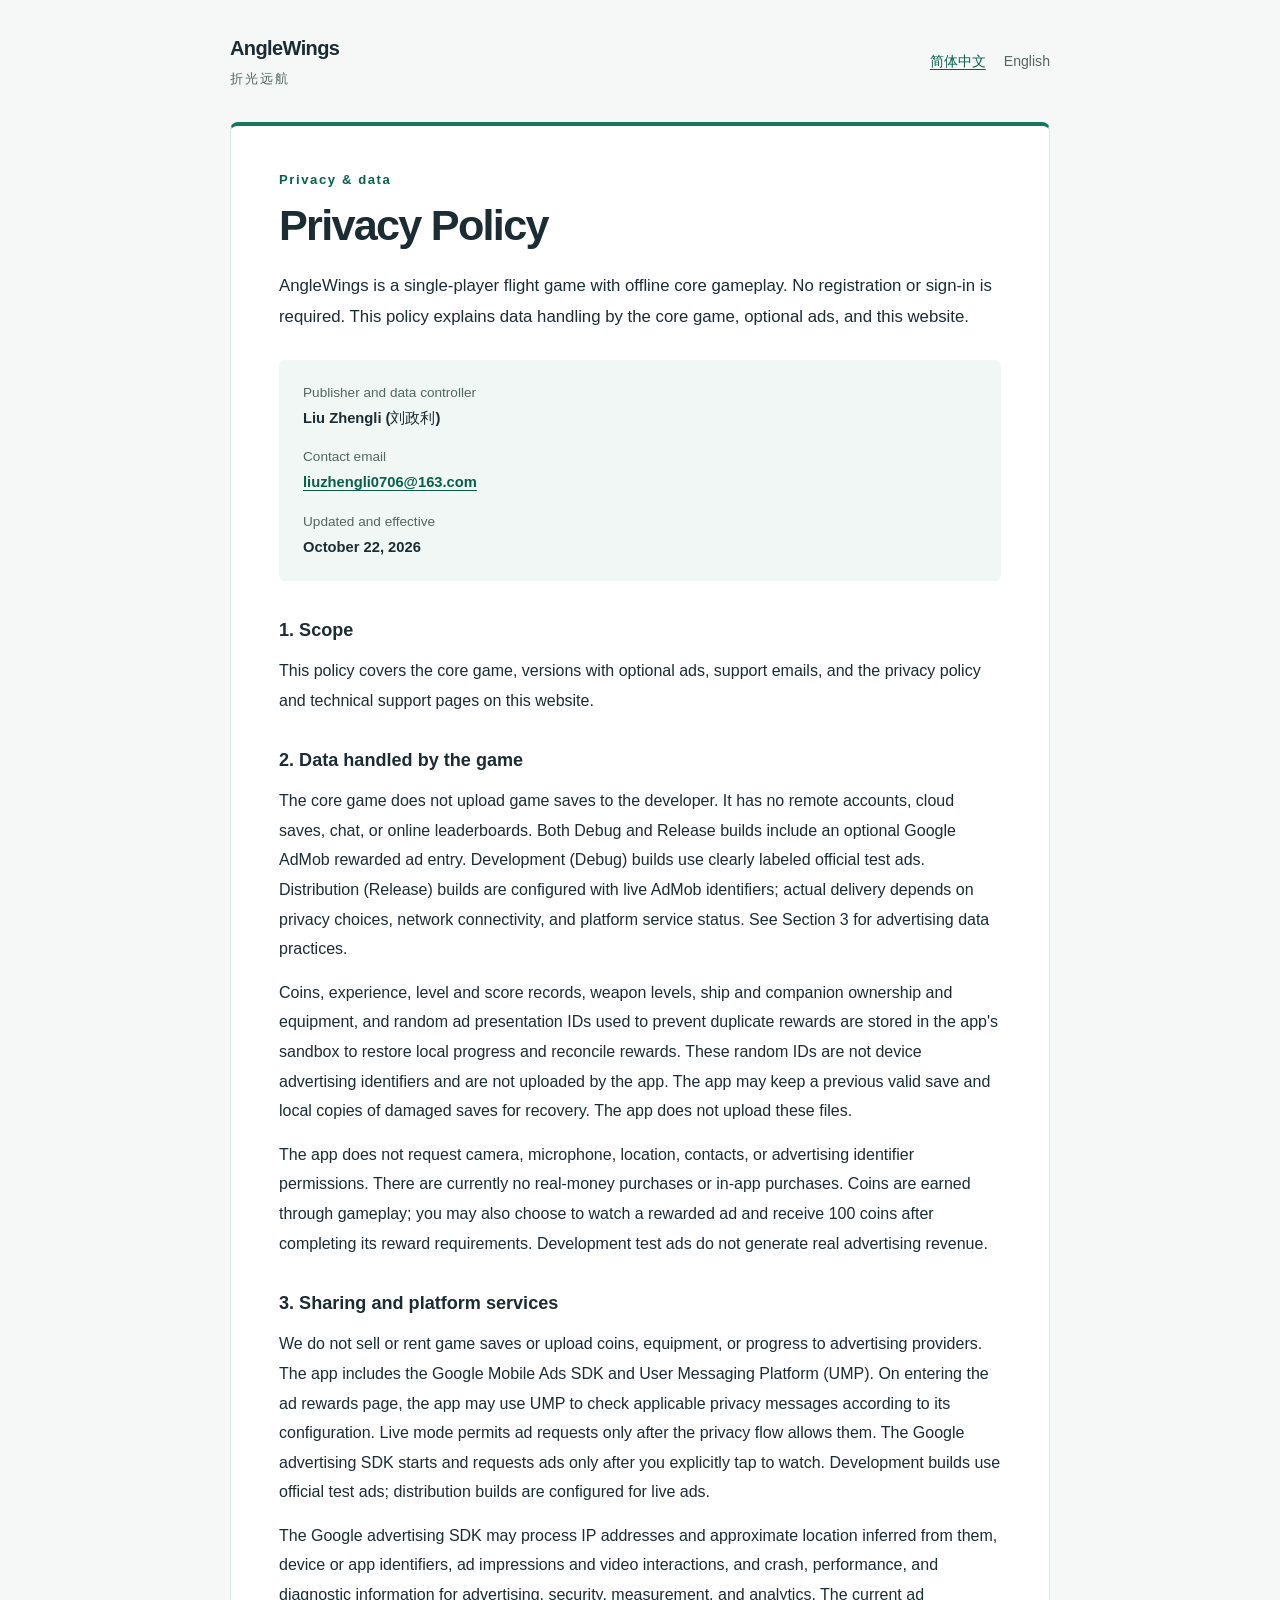
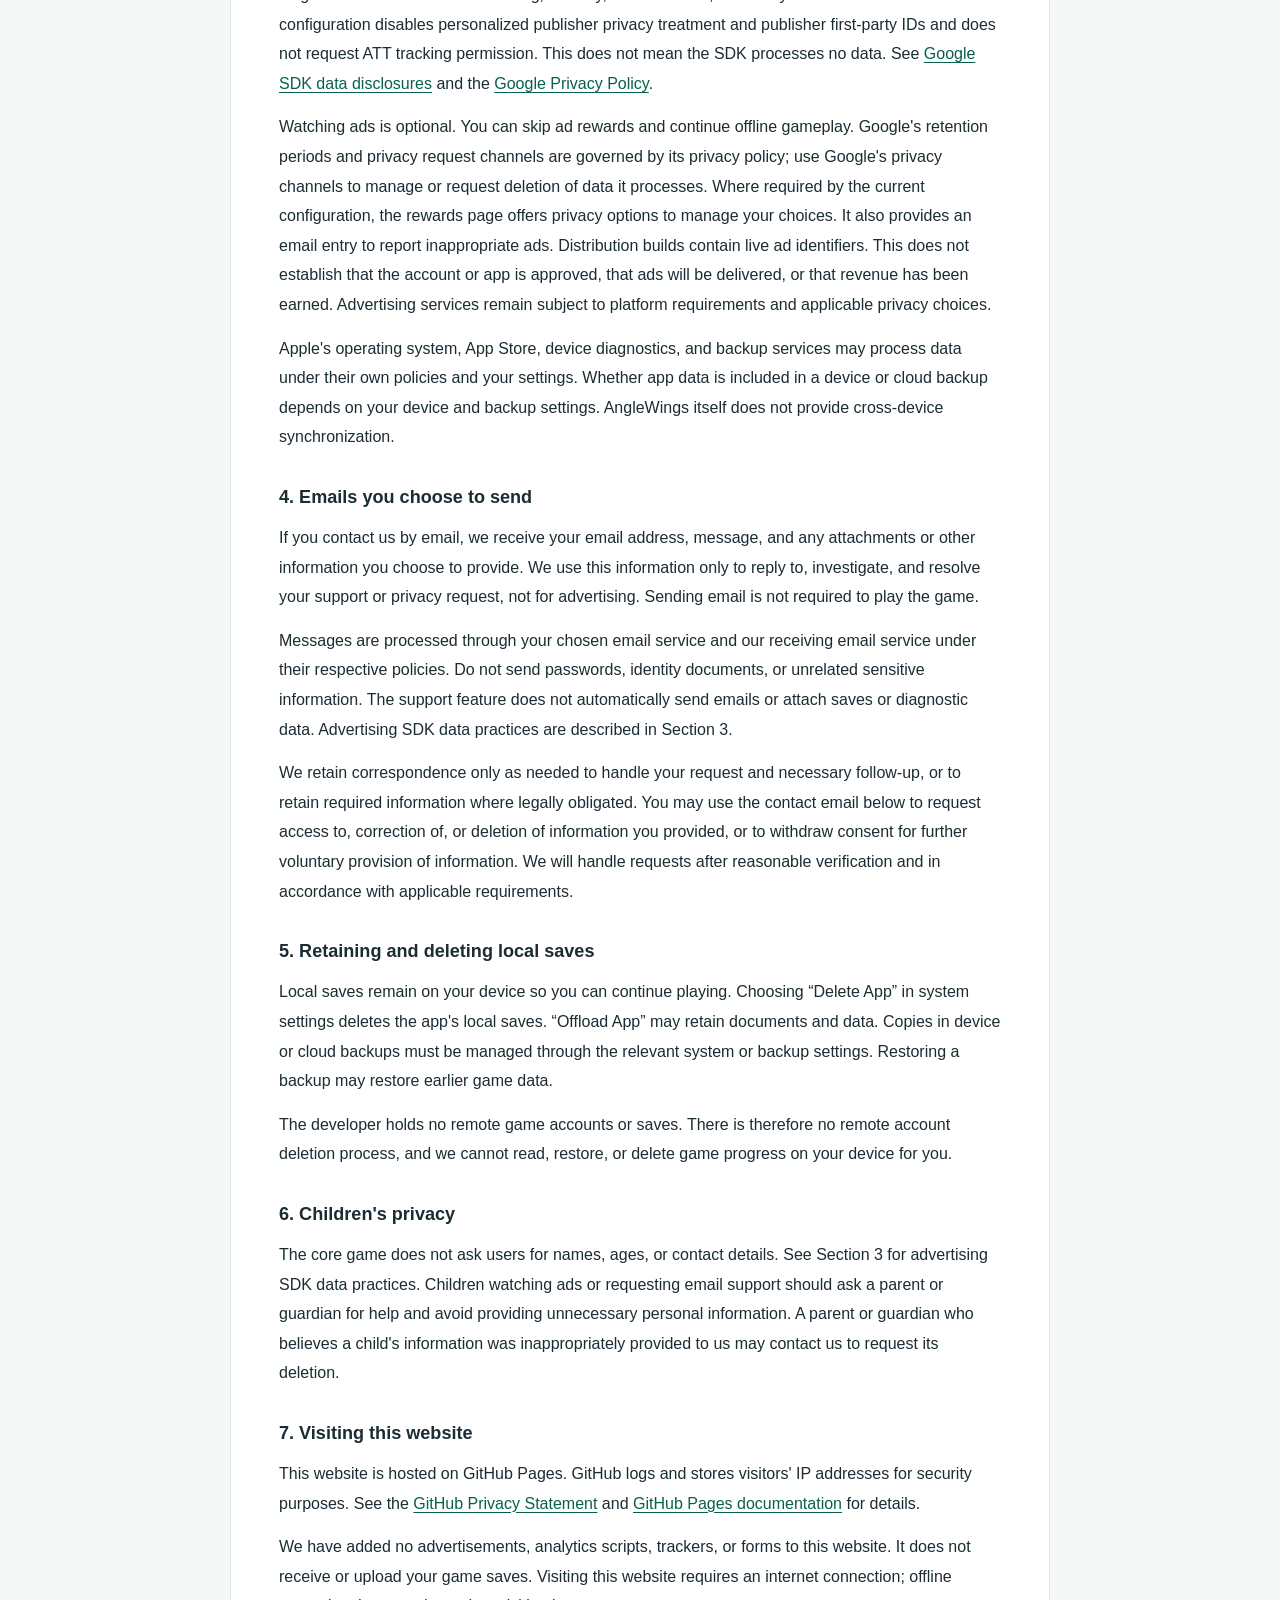
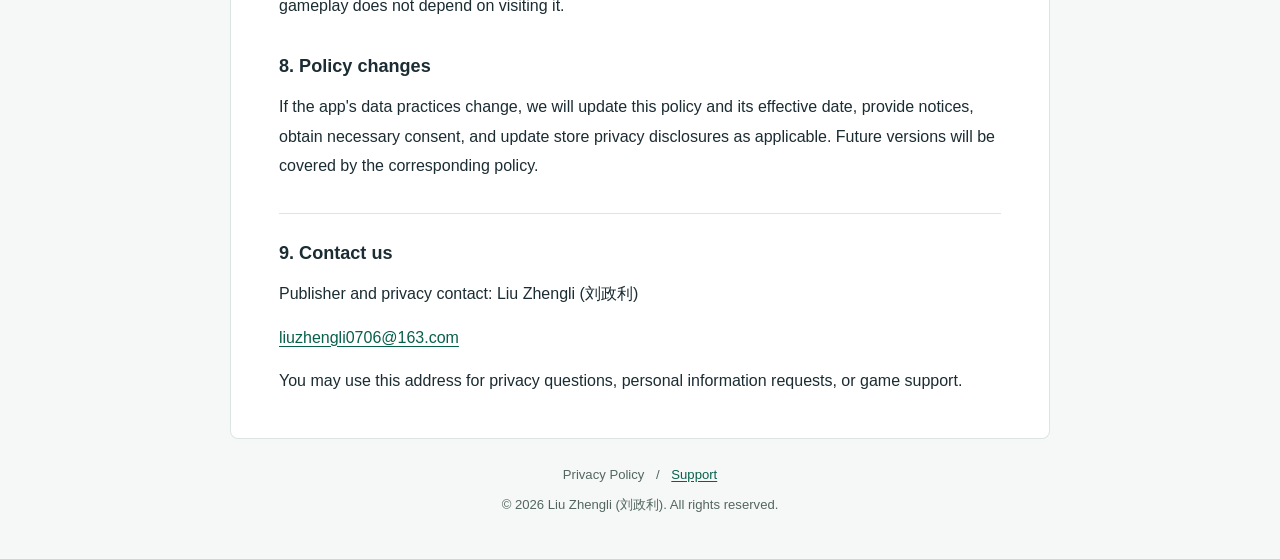
==== commit 77f6d527: "Disclose optional live Release ads and test development builds" ====
--- a/en.html
+++ b/en.html
@@ -32,15 +32,15 @@
     </section>
     <section aria-labelledby="game-data">
       <h2 id="game-data">2. Data handled by the game</h2>
-      <p>The core game does not upload game saves to the developer. It has no remote accounts, cloud saves, chat, or online leaderboards. Both Debug and Release builds include an optional Google AdMob rewarded ad entry. The current configuration uses clearly labeled official sample test ads, with no commercial ads enabled. See Section 3 for advertising data practices.</p>
+      <p>The core game does not upload game saves to the developer. It has no remote accounts, cloud saves, chat, or online leaderboards. Both Debug and Release builds include an optional Google AdMob rewarded ad entry. Development (Debug) builds use clearly labeled official test ads. Distribution (Release) builds are configured with live AdMob identifiers; actual delivery depends on privacy choices, network connectivity, and platform service status. See Section 3 for advertising data practices.</p>
       <p>Coins, experience, level and score records, weapon levels, ship and companion ownership and equipment, and random ad presentation IDs used to prevent duplicate rewards are stored in the app's sandbox to restore local progress and reconcile rewards. These random IDs are not device advertising identifiers and are not uploaded by the app. The app may keep a previous valid save and local copies of damaged saves for recovery. The app does not upload these files.</p>
-      <p>The app does not request camera, microphone, location, contacts, or advertising identifier permissions. There are currently no real-money purchases or in-app purchases. Coins are earned through gameplay; you may also choose to watch a test ad for 100 coins. Test ads do not generate real advertising revenue.</p>
+      <p>The app does not request camera, microphone, location, contacts, or advertising identifier permissions. There are currently no real-money purchases or in-app purchases. Coins are earned through gameplay; you may also choose to watch a rewarded ad and receive 100 coins after completing its reward requirements. Development test ads do not generate real advertising revenue.</p>
     </section>
     <section aria-labelledby="sharing">
       <h2 id="sharing">3. Sharing and platform services</h2>
-      <p>We do not sell or rent game saves or upload coins, equipment, or progress to advertising providers. The app includes the Google Mobile Ads SDK and User Messaging Platform (UMP). On entering the ad rewards page, the app may use UMP to check applicable privacy messages according to its configuration. Live mode permits ad requests only after the privacy flow allows them. The Google advertising SDK starts and requests ads only after you explicitly tap to watch. The current configuration still uses official test ads.</p>
-      <p>The Google advertising SDK may process IP addresses and approximate location inferred from them, device or app identifiers, ad impressions and video interactions, and crash, performance, and diagnostic information for advertising, security, measurement, and analytics. The current ad configuration disables personalized publisher privacy treatment and publisher first-party IDs and do not request ATT tracking permission. This does not mean the SDK processes no data. See <a href="https://developers.google.com/admob/ios/privacy/data-disclosure">Google SDK data disclosures</a> and the <a href="https://policies.google.com/privacy">Google Privacy Policy</a>.</p>
-      <p>Watching ads is optional. You can skip ad rewards and continue offline gameplay. Google's retention periods and privacy request channels are governed by its privacy policy; use Google's privacy channels to manage or request deletion of data it processes. Where required by the current configuration, the rewards page offers privacy options to manage your choices. It also provides an email entry to report inappropriate ads. Commercial ads are not enabled. Before activation, real ad identifiers, account and app approval, distribution regions, and intended audience still need to be confirmed, and consent settings and disclosures reviewed.</p>
+      <p>We do not sell or rent game saves or upload coins, equipment, or progress to advertising providers. The app includes the Google Mobile Ads SDK and User Messaging Platform (UMP). On entering the ad rewards page, the app may use UMP to check applicable privacy messages according to its configuration. Live mode permits ad requests only after the privacy flow allows them. The Google advertising SDK starts and requests ads only after you explicitly tap to watch. Development builds use official test ads; distribution builds are configured for live ads.</p>
+      <p>The Google advertising SDK may process IP addresses and approximate location inferred from them, device or app identifiers, ad impressions and video interactions, and crash, performance, and diagnostic information for advertising, security, measurement, and analytics. The current ad configuration disables personalized publisher privacy treatment and publisher first-party IDs and does not request ATT tracking permission. This does not mean the SDK processes no data. See <a href="https://developers.google.com/admob/ios/privacy/data-disclosure">Google SDK data disclosures</a> and the <a href="https://policies.google.com/privacy">Google Privacy Policy</a>.</p>
+      <p>Watching ads is optional. You can skip ad rewards and continue offline gameplay. Google's retention periods and privacy request channels are governed by its privacy policy; use Google's privacy channels to manage or request deletion of data it processes. Where required by the current configuration, the rewards page offers privacy options to manage your choices. It also provides an email entry to report inappropriate ads. Distribution builds contain live ad identifiers. This does not establish that the account or app is approved, that ads will be delivered, or that revenue has been earned. Advertising services remain subject to platform requirements and applicable privacy choices.</p>
       <p>Apple's operating system, App Store, device diagnostics, and backup services may process data under their own policies and your settings. Whether app data is included in a device or cloud backup depends on your device and backup settings. AngleWings itself does not provide cross-device synchronization.</p>
     </section>
     <section aria-labelledby="support">
@@ -56,7 +56,7 @@
     </section>
     <section aria-labelledby="children">
       <h2 id="children">6. Children's privacy</h2>
-      <p>The core game does not ask users for names, ages, or contact details. See Section 3 for advertising SDK data practices. Children watching test ads or requesting email support should ask a parent or guardian for help and avoid providing unnecessary personal information. A parent or guardian who believes a child's information was inappropriately provided to us may contact us to request its deletion.</p>
+      <p>The core game does not ask users for names, ages, or contact details. See Section 3 for advertising SDK data practices. Children watching ads or requesting email support should ask a parent or guardian for help and avoid providing unnecessary personal information. A parent or guardian who believes a child's information was inappropriately provided to us may contact us to request its deletion.</p>
     </section>
     <section aria-labelledby="website">
       <h2 id="website">7. Visiting this website</h2>
